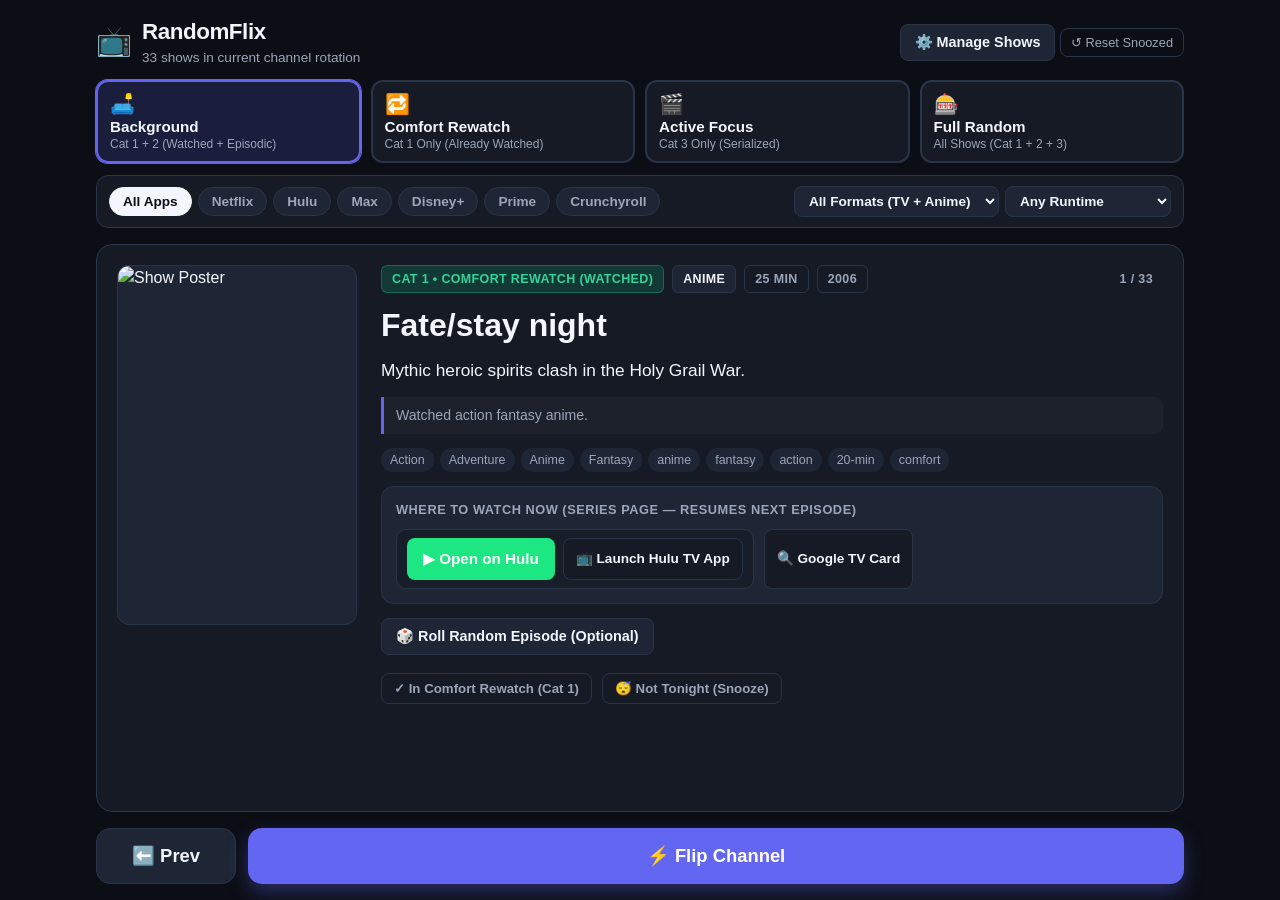
==== docs/index.html @ 22d0bbd9 "feat: RandomFlix 2.0 couch channel surfer PWA and auto-enrichment pipeline" ====
<!DOCTYPE html>
<html lang="en">
<head>
  <meta charset="UTF-8" />
  <meta name="viewport" content="width=device-width, initial-scale=1.0, maximum-scale=1.0, user-scalable=no" />
  <meta name="theme-color" content="#0b0e14" />
  <meta name="apple-mobile-web-app-capable" content="yes" />
  <meta name="apple-mobile-web-app-status-bar-style" content="black-translucent" />
  <title>RandomFlix — Couch Channel Surfer</title>
  <link rel="manifest" href="manifest.json" />
  <link rel="stylesheet" href="styles.css" />
</head>
<body>
  <div class="app-shell">
    <!-- Top Header & Mode Switcher -->
    <header class="top-bar">
      <div class="brand-row">
        <div class="brand">
          <span class="brand-icon">📺</span>
          <div>
            <h1>RandomFlix</h1>
            <p class="subtitle" id="pool-status">Loading rotation...</p>
          </div>
        </div>
        <div class="header-actions">
          <button id="btn-open-manager" class="secondary-btn" title="Add, remove, or change categories of shows">
            ⚙️ Manage Shows
          </button>
          <button id="btn-reset-snooze" class="ghost-btn" title="Restore snoozed shows">
            ↺ Reset Snoozed
          </button>
        </div>
      </div>

      <!-- 4 Watch Modes (Faithful to original VideoLibrary) -->
      <div class="mode-grid" role="tablist" aria-label="Watch Mode">
        <button class="mode-btn active" data-mode="2" role="tab">
          <span class="mode-emoji">🛋️</span>
          <span class="mode-title">Background</span>
          <span class="mode-desc">Cat 1 + 2 (Watched + Episodic)</span>
        </button>
        <button class="mode-btn" data-mode="1" role="tab">
          <span class="mode-emoji">🔁</span>
          <span class="mode-title">Comfort Rewatch</span>
          <span class="mode-desc">Cat 1 Only (Already Watched)</span>
        </button>
        <button class="mode-btn" data-mode="3" role="tab">
          <span class="mode-emoji">🎬</span>
          <span class="mode-title">Active Focus</span>
          <span class="mode-desc">Cat 3 Only (Serialized)</span>
        </button>
        <button class="mode-btn" data-mode="4" role="tab">
          <span class="mode-emoji">🎰</span>
          <span class="mode-title">Full Random</span>
          <span class="mode-desc">All Shows (Cat 1 + 2 + 3)</span>
        </button>
      </div>

      <!-- Filter Pills (Streaming Service, Format, Runtime) -->
      <div class="filters-bar">
        <div class="filter-group" id="service-filters" aria-label="Streaming Service Filter">
          <button class="chip active" data-service="all">All Apps</button>
          <button class="chip" data-service="netflix">Netflix</button>
          <button class="chip" data-service="hulu">Hulu</button>
          <button class="chip" data-service="max">Max</button>
          <button class="chip" data-service="disney_plus">Disney+</button>
          <button class="chip" data-service="prime_video">Prime</button>
          <button class="chip" data-service="crunchyroll">Crunchyroll</button>
        </div>
        <div class="filter-group secondary-filters">
          <select id="filter-type" class="filter-select" aria-label="Media Format">
            <option value="all">All Formats (TV + Anime)</option>
            <option value="tv">Live-Action / Western TV</option>
            <option value="anime">Anime Only</option>
          </select>
          <select id="filter-runtime" class="filter-select" aria-label="Episode Runtime">
            <option value="all">Any Runtime</option>
            <option value="short">Quick (≤ 30 min)</option>
            <option value="long">Full Hour (40+ min)</option>
          </select>
        </div>
      </div>
    </header>

    <!-- Main Show Card -->
    <main class="stage">
      <article class="show-card" id="show-card">
        <div class="poster-col">
          <img id="show-poster" src="" alt="Show Poster" class="poster-img" />
          <div id="poster-fallback" class="poster-fallback">📺</div>
        </div>

        <div class="details-col">
          <div class="meta-badges">
            <span id="badge-category" class="badge badge-cat">Category</span>
            <span id="badge-type" class="badge badge-type">TV</span>
            <span id="badge-runtime" class="badge badge-meta">30m</span>
            <span id="badge-year" class="badge badge-meta">2020</span>
            <span id="badge-deck-pos" class="badge badge-deck">1 / 10</span>
          </div>

          <h2 id="show-title" class="show-title">Select a show</h2>
          <p id="show-vibe" class="show-vibe"></p>
          <p id="show-reason" class="show-reason"></p>

          <div id="show-tags" class="tags-row"></div>

          <!-- Streaming Service Deep Links (Both Android TV Intent & Standard Web Link) -->
          <div class="streaming-section">
            <h3 class="section-label">Where to Watch Now (Series Page — Resumes Next Episode)</h3>
            <div id="providers-list" class="providers-list"></div>
          </div>

          <!-- Strictly Opt-In Random Episode Roller -->
          <div class="random-ep-section">
            <div class="random-ep-controls">
              <button id="btn-roll-episode" class="secondary-btn">
                🎲 Roll Random Episode (Optional)
              </button>
              <button id="btn-hide-episode" class="ghost-btn hidden">
                ✕ Hide
              </button>
            </div>
            <div id="random-ep-box" class="random-ep-box hidden">
              <div class="random-ep-header">
                <span class="ep-label">Suggested Random Episode:</span>
                <strong id="random-ep-text" class="ep-text">S01E01</strong>
              </div>
              <div id="random-ep-links" class="providers-list random-ep-links"></div>
            </div>
          </div>

          <!-- Quick Couch Actions -->
          <div class="couch-actions">
            <button id="btn-promote-watched" class="action-pill" title="Move this show to Category 1 (Watched)">
              ✅ Move to Watched (Cat 1)
            </button>
            <button id="btn-snooze" class="action-pill" title="Hide this show for the rest of tonight">
              😴 Not Tonight (Snooze)
            </button>
          </div>
        </div>
      </article>
    </main>

    <!-- Bottom Channel Flip Controls (Thumb & TV Mouse Friendly) -->
    <footer class="bottom-controls">
      <button id="btn-prev" class="nav-btn prev-btn" title="Previous Show (Left Arrow)">
        ⬅️ Prev
      </button>
      <button id="btn-flip" class="nav-btn flip-btn" title="Flip Channel (Space or Right Arrow)">
        ⚡ Flip Channel
      </button>
    </footer>

    <!-- Manage / Edit Shows Modal Drawer -->
    <div id="manager-modal" class="modal-backdrop hidden" role="dialog" aria-modal="true" aria-labelledby="manager-title">
      <div class="modal-panel">
        <div class="modal-header">
          <h2 id="manager-title">⚙️ Manage Show Rotation</h2>
          <button id="btn-close-manager" class="ghost-btn">✕ Close</button>
        </div>

        <form id="form-add-show" class="add-show-form">
          <input type="text" id="input-show-title" class="text-input" placeholder="Add show or anime title (e.g., Bob's Burgers, Psych)..." required />
          <select id="input-show-category" class="filter-select">
            <option value="1">Cat 1 • Watched (Comfort Rewatch)</option>
            <option value="2">Cat 2 • Background (Episodic)</option>
            <option value="3">Cat 3 • Active (Serialized)</option>
          </select>
          <select id="input-show-type" class="filter-select">
            <option value="tv">TV Series</option>
            <option value="anime">Anime</option>
          </select>
          <button type="submit" class="provider-btn">➕ Add Show</button>
        </form>
        <p class="subtitle">
          Use <strong>💾 Save &amp; Enrich Locally</strong> when running on your Mac (writes <code>data/shows_source.json</code> &amp; runs <code>enrich_catalog.py</code> directly), or <strong>☁️ Save &amp; Sync to GitHub</strong> when editing from your phone on GitHub Pages.
        </p>

        <div class="manager-toolbar">
          <input type="search" id="manager-search" class="text-input" placeholder="Filter current list..." />
          <button id="btn-save-local" class="provider-btn" title="Write data/shows_source.json to disk and run enrich_catalog.py locally">
            💾 Save &amp; Enrich Locally
          </button>
          <button id="btn-sync-github" class="provider-btn sync-btn" title="Commit shows_source.json to GitHub and trigger auto-enrichment">
            ☁️ Save &amp; Sync to GitHub
          </button>
          <button id="btn-toggle-gh-config" class="secondary-btn" title="Configure GitHub Personal Access Token for 1-tap cloud sync">
            🔑 GitHub Token
          </button>
          <button id="btn-export-json" class="secondary-btn" title="Copy updated shows_source.json to clipboard">
            📋 Copy JSON
          </button>
        </div>

        <!-- Collapsible GitHub Cloud Sync Settings Panel -->
        <div id="gh-config-panel" class="gh-config-panel hidden">
          <div class="gh-config-header">
            <strong>☁️ GitHub Cloud Sync Settings (Stored Only on This Device)</strong>
            <a href="https://github.com/settings/personal-access-tokens/new" target="_blank" rel="noopener noreferrer" class="gh-help-link">
              ↗ Create Fine-Grained Token (Repo: bmercado-1/randomflix → Contents: Read &amp; Write)
            </a>
          </div>
          <div class="gh-config-inputs">
            <input type="text" id="input-gh-repo" class="text-input" value="bmercado-1/randomflix" placeholder="owner/repo (e.g. bmercado-1/randomflix)" />
            <input type="password" id="input-gh-token" class="text-input" placeholder="Paste GitHub Token (github_pat_... or ghp_...)" autocomplete="off" />
            <button type="button" id="btn-save-gh-config" class="secondary-btn">💾 Save Token</button>
            <button type="button" id="btn-clear-gh-config" class="ghost-btn">Clear</button>
          </div>
        </div>

        <!-- Live Sync Status Banner -->
        <div id="gh-sync-status" class="gh-sync-status hidden"></div>

        <div id="manager-list" class="manager-list"></div>
      </div>
    </div>
  </div>

  <script src="app.js"></script>
</body>
</html>
---- docs/styles.css ----
:root {
  --bg: #0b0e14;
  --surface: #151a24;
  --surface-elevated: #1e2636;
  --border: #2a3447;
  --text: #f3f6fc;
  --text-muted: #9ba6b8;
  --accent: #6366f1;
  --accent-hover: #818cf8;
  --cat1: #10b981;
  --cat2: #3b82f6;
  --cat3: #f59e0b;
}

* {
  box-sizing: border-box;
  margin: 0;
  padding: 0;
}

body {
  background-color: var(--bg);
  color: var(--text);
  font-family: -apple-system, BlinkMacSystemFont, "Segoe UI", Roboto, Helvetica, Arial, sans-serif;
  line-height: 1.45;
  min-height: 100vh;
}

.app-shell {
  max-width: 1120px;
  margin: 0 auto;
  padding: 16px;
  display: flex;
  flex-direction: column;
  gap: 16px;
  min-height: 100vh;
}

/* Header & Modes */
.top-bar {
  display: flex;
  flex-direction: column;
  gap: 12px;
}

.brand-row {
  display: flex;
  justify-content: space-between;
  align-items: center;
}

.brand {
  display: flex;
  align-items: center;
  gap: 10px;
}

.brand-icon {
  font-size: 1.8rem;
}

.brand h1 {
  font-size: 1.4rem;
  font-weight: 800;
  letter-spacing: -0.02em;
}

.subtitle {
  font-size: 0.85rem;
  color: var(--text-muted);
}

.mode-grid {
  display: grid;
  grid-template-columns: repeat(4, 1fr);
  gap: 10px;
}

.mode-btn {
  background: var(--surface);
  border: 2px solid var(--border);
  border-radius: 12px;
  color: var(--text);
  padding: 10px 12px;
  text-align: left;
  cursor: pointer;
  display: flex;
  flex-direction: column;
  gap: 2px;
  transition: all 0.15s ease;
}

.mode-btn:hover {
  border-color: var(--accent-hover);
  background: var(--surface-elevated);
}

.mode-btn.active {
  border-color: var(--accent);
  background: rgba(99, 102, 241, 0.18);
  box-shadow: 0 0 0 1px var(--accent);
}

.mode-emoji {
  font-size: 1.25rem;
}

.mode-title {
  font-weight: 700;
  font-size: 0.95rem;
}

.mode-desc {
  font-size: 0.75rem;
  color: var(--text-muted);
}

/* Filters Bar */
.filters-bar {
  display: flex;
  flex-wrap: wrap;
  gap: 10px;
  align-items: center;
  justify-content: space-between;
  background: var(--surface);
  padding: 10px 12px;
  border-radius: 12px;
  border: 1px solid var(--border);
}

.filter-group {
  display: flex;
  flex-wrap: wrap;
  gap: 6px;
}

.chip {
  background: var(--surface-elevated);
  color: var(--text-muted);
  border: 1px solid var(--border);
  border-radius: 999px;
  padding: 6px 13px;
  font-size: 0.85rem;
  font-weight: 600;
  cursor: pointer;
}

.chip:hover {
  color: var(--text);
}

.chip.active {
  background: var(--text);
  color: var(--bg);
  border-color: var(--text);
}

.filter-select {
  background: var(--surface-elevated);
  color: var(--text);
  border: 1px solid var(--border);
  border-radius: 8px;
  padding: 6px 10px;
  font-size: 0.85rem;
  font-weight: 600;
  cursor: pointer;
}

/* Main Show Card */
.stage {
  flex: 1;
  display: flex;
  align-items: stretch;
}

.show-card {
  width: 100%;
  background: var(--surface);
  border: 1px solid var(--border);
  border-radius: 16px;
  padding: 20px;
  display: grid;
  grid-template-columns: 240px 1fr;
  gap: 24px;
  align-items: start;
}

.poster-col {
  width: 100%;
  aspect-ratio: 2 / 3;
  border-radius: 12px;
  overflow: hidden;
  background: var(--surface-elevated);
  border: 1px solid var(--border);
  position: relative;
}

.poster-img {
  width: 100%;
  height: 100%;
  object-fit: cover;
  display: block;
}

.poster-fallback {
  display: none;
  width: 100%;
  height: 100%;
  align-items: center;
  justify-content: center;
  font-size: 3.5rem;
}

.details-col {
  display: flex;
  flex-direction: column;
  gap: 14px;
}

.meta-badges {
  display: flex;
  flex-wrap: wrap;
  gap: 8px;
  align-items: center;
}

.badge {
  font-size: 0.78rem;
  font-weight: 700;
  padding: 4px 10px;
  border-radius: 6px;
  text-transform: uppercase;
  letter-spacing: 0.03em;
}

.badge-cat.cat-1 {
  background: rgba(16, 185, 129, 0.2);
  color: #34d399;
  border: 1px solid rgba(16, 185, 129, 0.4);
}

.badge-cat.cat-2 {
  background: rgba(59, 130, 246, 0.2);
  color: #60a5fa;
  border: 1px solid rgba(59, 130, 246, 0.4);
}

.badge-cat.cat-3 {
  background: rgba(245, 158, 11, 0.2);
  color: #fbbf24;
  border: 1px solid rgba(245, 158, 11, 0.4);
}

.badge-type {
  background: var(--surface-elevated);
  color: var(--text);
  border: 1px solid var(--border);
}

.badge-meta {
  background: transparent;
  color: var(--text-muted);
  border: 1px solid var(--border);
}

.badge-deck {
  margin-left: auto;
  color: var(--text-muted);
}

.show-title {
  font-size: 2rem;
  font-weight: 800;
  line-height: 1.15;
}

.show-vibe {
  font-size: 1.08rem;
  color: var(--text);
}

.show-reason {
  font-size: 0.88rem;
  color: var(--text-muted);
  background: rgba(255, 255, 255, 0.03);
  border-left: 3px solid var(--accent);
  padding: 8px 12px;
  border-radius: 0 8px 8px 0;
}

.tags-row {
  display: flex;
  flex-wrap: wrap;
  gap: 6px;
}

.tag-pill {
  font-size: 0.78rem;
  color: var(--text-muted);
  background: var(--surface-elevated);
  padding: 3px 9px;
  border-radius: 99px;
}

/* Streaming Launch Buttons */
.streaming-section {
  background: var(--surface-elevated);
  border: 1px solid var(--border);
  border-radius: 12px;
  padding: 14px;
  display: flex;
  flex-direction: column;
  gap: 10px;
}

.section-label {
  font-size: 0.8rem;
  text-transform: uppercase;
  letter-spacing: 0.04em;
  color: var(--text-muted);
}

.providers-list {
  display: flex;
  flex-wrap: wrap;
  gap: 10px;
}

.provider-card {
  display: flex;
  flex-wrap: wrap;
  gap: 8px;
  align-items: center;
  background: rgba(0, 0, 0, 0.25);
  border: 1px solid var(--border);
  padding: 8px 10px;
  border-radius: 10px;
}

.provider-btn {
  display: inline-flex;
  align-items: center;
  gap: 8px;
  text-decoration: none;
  font-weight: 700;
  font-size: 0.95rem;
  padding: 10px 16px;
  border-radius: 8px;
  color: #ffffff;
  background: var(--accent);
  transition: transform 0.1s ease, opacity 0.15s ease;
}

.provider-btn:hover {
  opacity: 0.92;
  transform: translateY(-1px);
}

.provider-btn.secondary-link {
  background: var(--surface);
  color: var(--text);
  border: 1px solid var(--border);
  font-size: 0.85rem;
  padding: 10px 12px;
}

/* Opt-in Random Episode Roller */
.random-ep-section {
  display: flex;
  flex-direction: column;
  gap: 8px;
}

.random-ep-controls {
  display: flex;
  gap: 8px;
  align-items: center;
}

.secondary-btn {
  background: var(--surface-elevated);
  color: var(--text);
  border: 1px solid var(--border);
  border-radius: 8px;
  padding: 9px 14px;
  font-size: 0.9rem;
  font-weight: 600;
  cursor: pointer;
}

.secondary-btn:hover {
  border-color: var(--accent);
}

.random-ep-box {
  background: rgba(99, 102, 241, 0.14);
  border: 1px solid var(--accent);
  border-radius: 10px;
  padding: 12px 14px;
  display: flex;
  flex-direction: column;
  gap: 10px;
}

.random-ep-header {
  display: flex;
  flex-wrap: wrap;
  gap: 8px;
  align-items: center;
}

.random-ep-links {
  padding-top: 2px;
}

.ep-label {
  font-size: 0.85rem;
  color: var(--text-muted);
}

.ep-text {
  font-size: 1rem;
  color: #ffffff;
}

/* Couch Actions */
.couch-actions {
  display: flex;
  flex-wrap: wrap;
  gap: 10px;
  padding-top: 4px;
}

.action-pill {
  background: transparent;
  color: var(--text-muted);
  border: 1px solid var(--border);
  border-radius: 8px;
  padding: 7px 12px;
  font-size: 0.83rem;
  font-weight: 600;
  cursor: pointer;
}

.action-pill:hover {
  color: var(--text);
  border-color: var(--text-muted);
}

.ghost-btn {
  background: transparent;
  color: var(--text-muted);
  border: 1px solid var(--border);
  border-radius: 8px;
  padding: 6px 10px;
  font-size: 0.8rem;
  cursor: pointer;
}

.hidden {
  display: none !important;
}

/* Bottom Channel Flip Bar */
.bottom-controls {
  display: grid;
  grid-template-columns: 140px 1fr;
  gap: 12px;
  position: sticky;
  bottom: 12px;
}

.nav-btn {
  border: none;
  border-radius: 14px;
  font-size: 1.15rem;
  font-weight: 800;
  padding: 16px 20px;
  cursor: pointer;
  transition: transform 0.1s ease, background 0.15s ease;
}

.prev-btn {
  background: var(--surface-elevated);
  color: var(--text);
  border: 1px solid var(--border);
}

.flip-btn {
  background: var(--accent);
  color: #ffffff;
  box-shadow: 0 8px 20px rgba(99, 102, 241, 0.35);
}

.flip-btn:hover {
  background: var(--accent-hover);
}

.nav-btn:active {
  transform: scale(0.98);
}

/* Manage Shows Modal */
.modal-backdrop {
  position: fixed;
  inset: 0;
  background: rgba(5, 7, 12, 0.82);
  backdrop-filter: blur(6px);
  display: flex;
  align-items: center;
  justify-content: center;
  padding: 16px;
  z-index: 100;
}

.modal-panel {
  background: var(--surface);
  border: 1px solid var(--border);
  border-radius: 16px;
  width: 100%;
  max-width: 820px;
  max-height: 88vh;
  padding: 20px;
  display: flex;
  flex-direction: column;
  gap: 14px;
}

.modal-header {
  display: flex;
  justify-content: space-between;
  align-items: center;
}

.add-show-form {
  display: flex;
  flex-wrap: wrap;
  gap: 8px;
}

.text-input {
  flex: 1;
  min-width: 200px;
  background: var(--surface-elevated);
  color: var(--text);
  border: 1px solid var(--border);
  border-radius: 8px;
  padding: 9px 12px;
  font-size: 0.9rem;
}

.manager-toolbar {
  display: flex;
  flex-wrap: wrap;
  gap: 8px;
  align-items: center;
}

.sync-btn {
  border: none;
  cursor: pointer;
  background: #10b981;
  font-size: 0.9rem;
  padding: 9px 14px;
}

.gh-config-panel {
  background: var(--surface-elevated);
  border: 1px solid var(--border);
  border-radius: 10px;
  padding: 12px 14px;
  display: flex;
  flex-direction: column;
  gap: 10px;
}

.gh-config-header {
  display: flex;
  flex-wrap: wrap;
  justify-content: space-between;
  align-items: center;
  gap: 8px;
  font-size: 0.85rem;
}

.gh-help-link {
  color: var(--accent-hover);
  text-decoration: none;
  font-weight: 600;
}

.gh-help-link:hover {
  text-decoration: underline;
}

.gh-config-inputs {
  display: flex;
  flex-wrap: wrap;
  gap: 8px;
  align-items: center;
}

.gh-sync-status {
  background: rgba(16, 185, 129, 0.14);
  border: 1px solid rgba(16, 185, 129, 0.45);
  color: var(--text);
  border-radius: 10px;
  padding: 10px 14px;
  font-size: 0.88rem;
  display: flex;
  flex-wrap: wrap;
  justify-content: space-between;
  align-items: center;
  gap: 10px;
}

.gh-sync-status.error {
  background: rgba(239, 68, 68, 0.15);
  border-color: rgba(239, 68, 68, 0.5);
}

.manager-list {
  overflow-y: auto;
  display: flex;
  flex-direction: column;
  gap: 8px;
  padding-right: 4px;
}

.manager-row {
  display: flex;
  flex-wrap: wrap;
  justify-content: space-between;
  align-items: center;
  gap: 10px;
  background: var(--surface-elevated);
  border: 1px solid var(--border);
  border-radius: 10px;
  padding: 10px 12px;
}

.manager-row-title {
  font-weight: 700;
  font-size: 0.95rem;
}

.manager-row-actions {
  display: flex;
  gap: 8px;
  align-items: center;
}

/* Mobile Responsive Portrait Layout */
@media (max-width: 768px) {
  .mode-grid {
    grid-template-columns: repeat(2, 1fr);
  }

  .show-card {
    grid-template-columns: 1fr;
    padding: 16px;
  }

  .poster-col {
    max-width: 180px;
    margin: 0 auto;
  }

  .show-title {
    font-size: 1.55rem;
  }
}
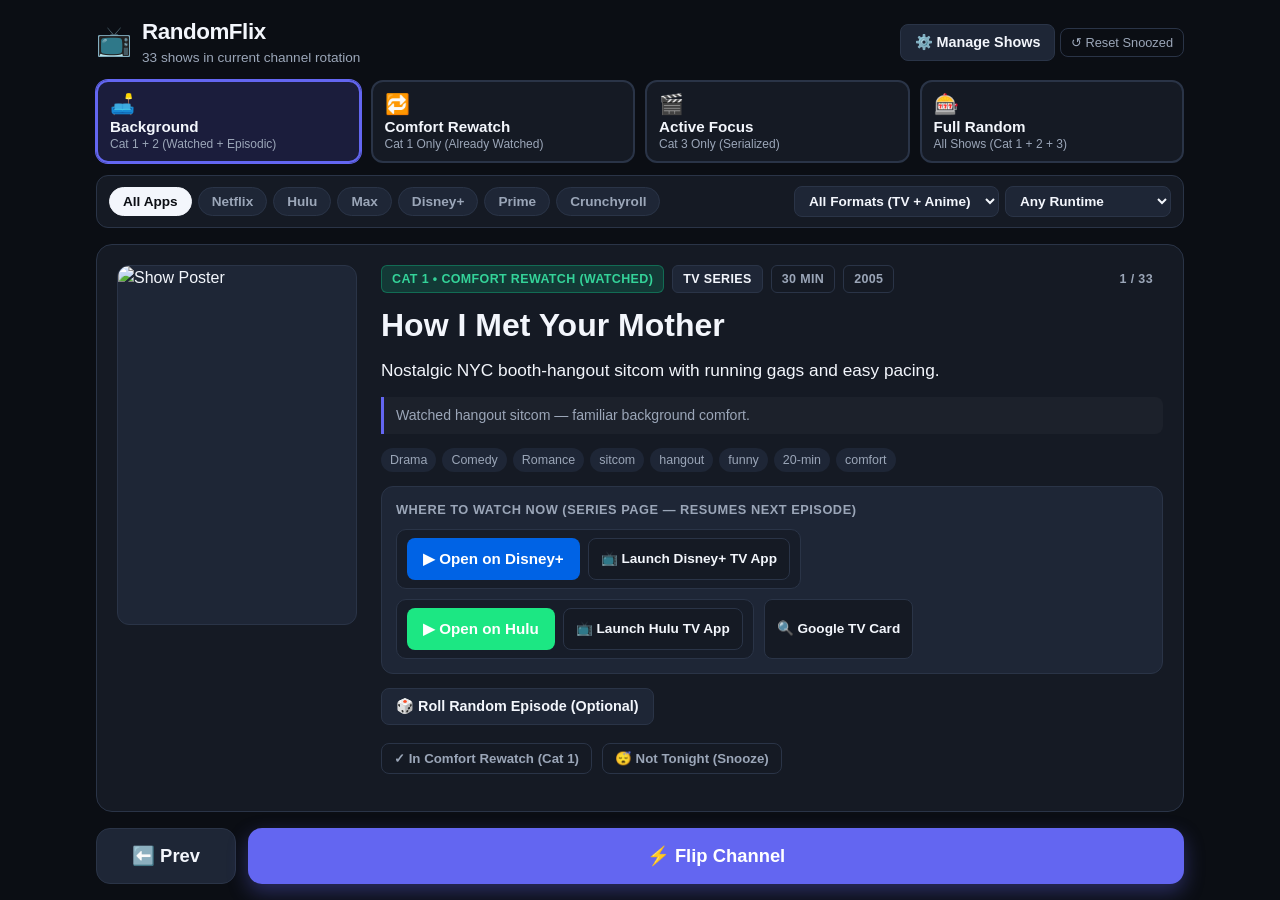
==== commit 0f593513: "fix: Netflix S.source=30 TV intent, Hulu-on-Disney+ links, and GitHub PAT verification" ====
--- a/docs/index.html
+++ b/docs/index.html
@@ -198,14 +198,19 @@
         <div id="gh-config-panel" class="gh-config-panel hidden">
           <div class="gh-config-header">
             <strong>☁️ GitHub Cloud Sync Settings (Stored Only on This Device)</strong>
-            <a href="https://github.com/settings/personal-access-tokens/new" target="_blank" rel="noopener noreferrer" class="gh-help-link">
-              ↗ Create Fine-Grained Token (Repo: bmercado-1/randomflix → Contents: Read &amp; Write)
-            </a>
+            <div style="display:flex;flex-wrap:wrap;gap:12px;">
+              <a href="https://github.com/settings/tokens/new?description=RandomFlix+Sync&amp;scopes=public_repo" target="_blank" rel="noopener noreferrer" class="gh-help-link">
+                ⚡ 1-Click Pre-Filled Token (Recommended — public_repo pre-checked)
+              </a>
+              <a href="https://github.com/settings/personal-access-tokens/new" target="_blank" rel="noopener noreferrer" class="gh-help-link">
+                ↗ Or Fine-Grained Token (Select repo → Permissions → Contents: Read &amp; Write)
+              </a>
+            </div>
           </div>
           <div class="gh-config-inputs">
             <input type="text" id="input-gh-repo" class="text-input" value="bmercado-1/randomflix" placeholder="owner/repo (e.g. bmercado-1/randomflix)" />
-            <input type="password" id="input-gh-token" class="text-input" placeholder="Paste GitHub Token (github_pat_... or ghp_...)" autocomplete="off" />
-            <button type="button" id="btn-save-gh-config" class="secondary-btn">💾 Save Token</button>
+            <input type="password" id="input-gh-token" class="text-input" placeholder="Paste GitHub Token (ghp_... or github_pat_...)" autocomplete="off" />
+            <button type="button" id="btn-save-gh-config" class="secondary-btn">💾 Save &amp; Verify Token</button>
             <button type="button" id="btn-clear-gh-config" class="ghost-btn">Clear</button>
           </div>
         </div>
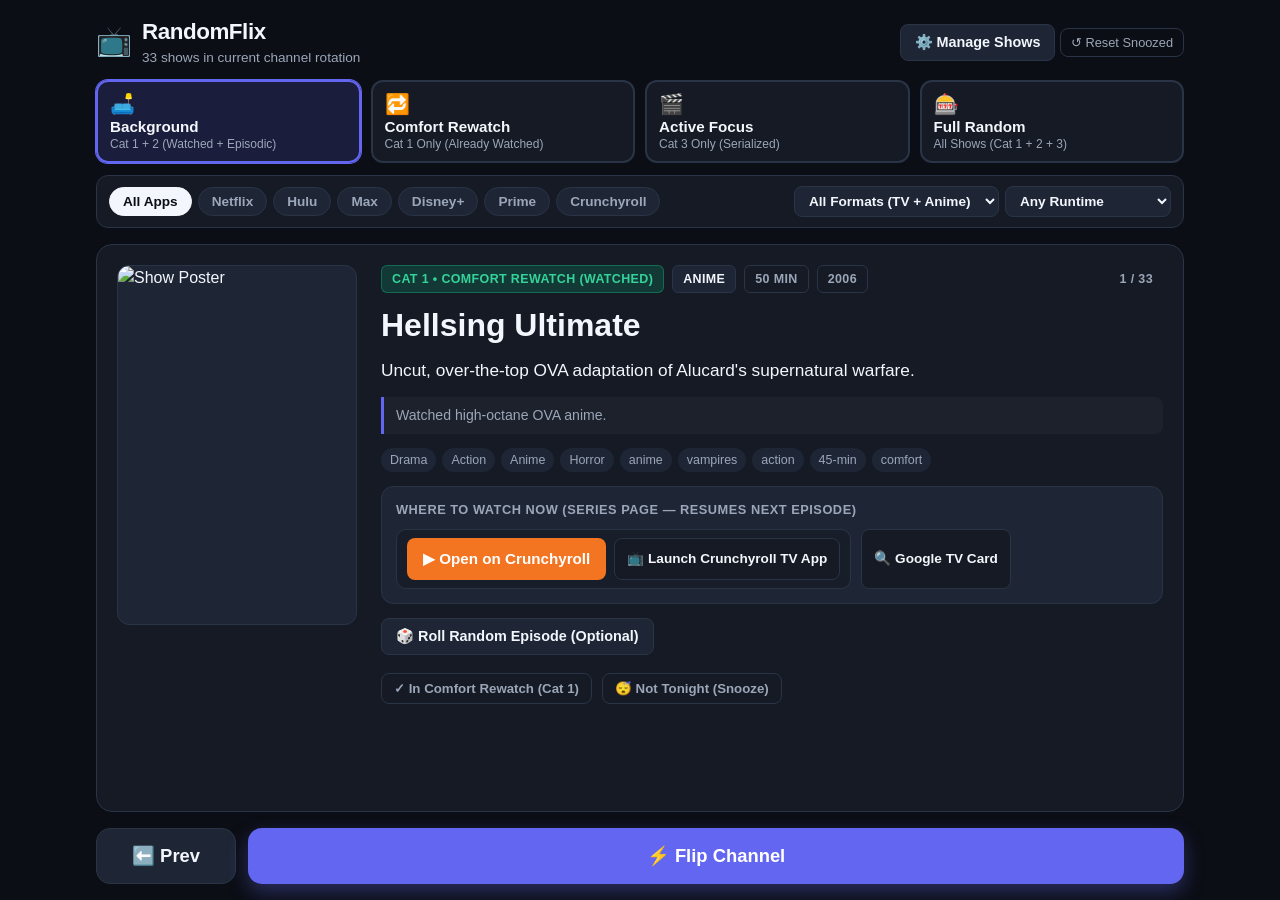
==== commit b3286b65: "feat(manager): add Discard Unsaved button and per-change Undo pills" ====
--- a/docs/index.html
+++ b/docs/index.html
@@ -186,6 +186,9 @@
           <button id="btn-sync-github" class="provider-btn sync-btn" title="Commit shows_source.json to GitHub and trigger auto-enrichment">
             ☁️ Save &amp; Sync to GitHub
           </button>
+          <button id="btn-discard-changes" class="secondary-btn discard-btn hidden" title="Discard all unsaved additions, removals, and category edits">
+            ↺ Discard Unsaved
+          </button>
           <button id="btn-toggle-gh-config" class="secondary-btn" title="Configure GitHub Personal Access Token for 1-tap cloud sync">
             🔑 GitHub Token
           </button>
@@ -193,6 +196,9 @@
             📋 Copy JSON
           </button>
         </div>
+
+        <!-- Pending Unsaved Changes Bar (Individual Undo or Discard All) -->
+        <div id="pending-changes-box" class="pending-changes-box hidden"></div>
 
         <!-- Collapsible GitHub Cloud Sync Settings Panel -->
         <div id="gh-config-panel" class="gh-config-panel hidden">
--- a/docs/styles.css
+++ b/docs/styles.css
@@ -564,6 +564,52 @@
   padding: 9px 14px;
 }
 
+.discard-btn {
+  border-color: rgba(245, 158, 11, 0.55);
+  color: #fbbf24;
+}
+
+.discard-btn:hover {
+  border-color: #fbbf24;
+  background: rgba(245, 158, 11, 0.14);
+}
+
+.pending-changes-box {
+  background: rgba(245, 158, 11, 0.1);
+  border: 1px solid rgba(245, 158, 11, 0.4);
+  border-radius: 10px;
+  padding: 10px 12px;
+  display: flex;
+  flex-wrap: wrap;
+  align-items: center;
+  gap: 8px;
+  font-size: 0.84rem;
+}
+
+.pending-pill {
+  display: inline-flex;
+  align-items: center;
+  gap: 6px;
+  background: var(--surface-elevated);
+  border: 1px solid var(--border);
+  border-radius: 999px;
+  padding: 4px 10px;
+  font-size: 0.8rem;
+}
+
+.pending-undo-btn {
+  background: transparent;
+  border: none;
+  color: var(--accent-hover);
+  font-weight: 700;
+  cursor: pointer;
+  padding: 0 2px;
+}
+
+.pending-undo-btn:hover {
+  text-decoration: underline;
+}
+
 .gh-config-panel {
   background: var(--surface-elevated);
   border: 1px solid var(--border);
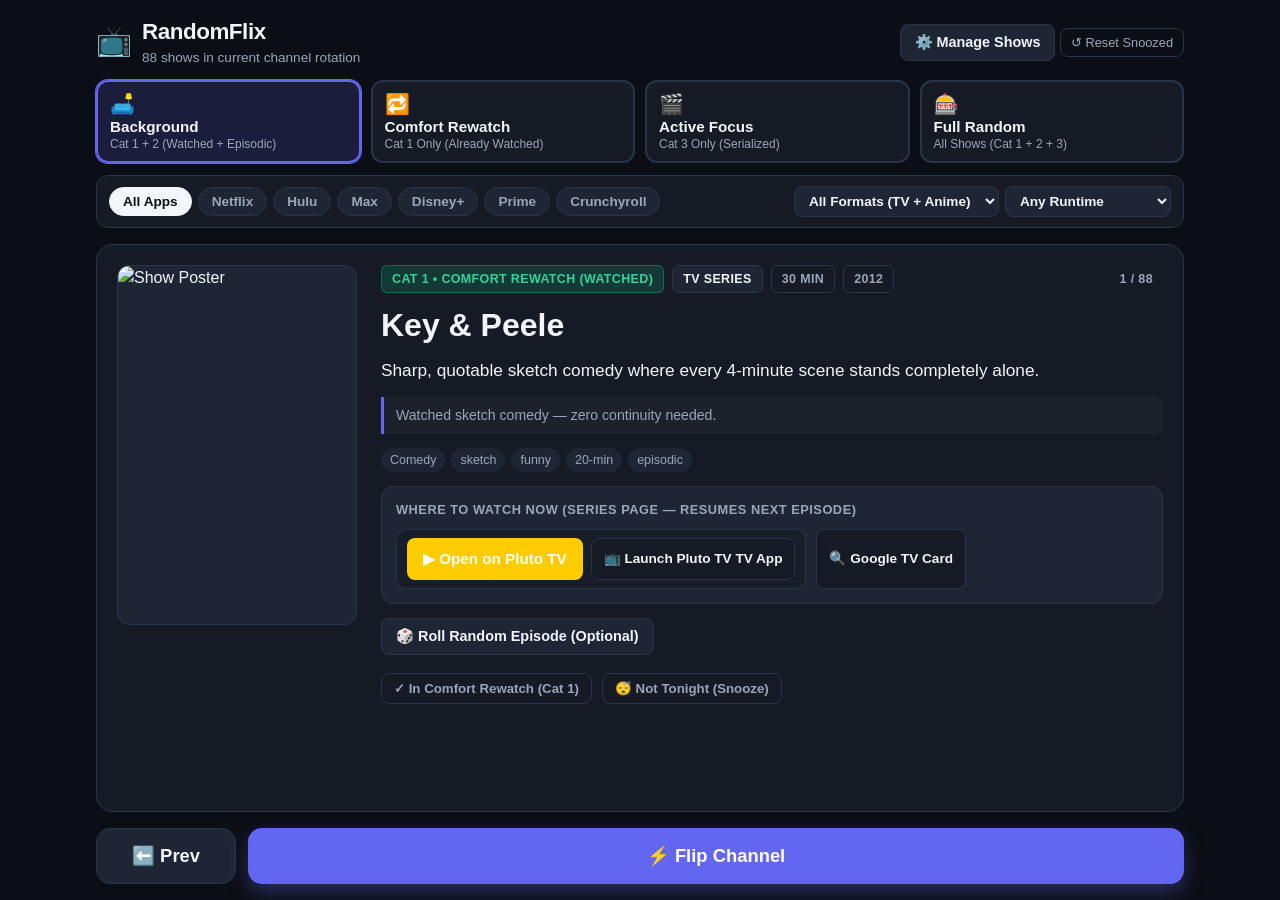
==== commit 81a34328: "feat(catalog): add 70 Category 1 watched anime shows and persist format filter" ====
--- a/docs/index.html
+++ b/docs/index.html
@@ -70,8 +70,8 @@
         <div class="filter-group secondary-filters">
           <select id="filter-type" class="filter-select" aria-label="Media Format">
             <option value="all">All Formats (TV + Anime)</option>
-            <option value="tv">Live-Action / Western TV</option>
-            <option value="anime">Anime Only</option>
+            <option value="tv">📺 TV Only (Hide Anime)</option>
+            <option value="anime">🎌 Anime Only</option>
           </select>
           <select id="filter-runtime" class="filter-select" aria-label="Episode Runtime">
             <option value="all">Any Runtime</option>
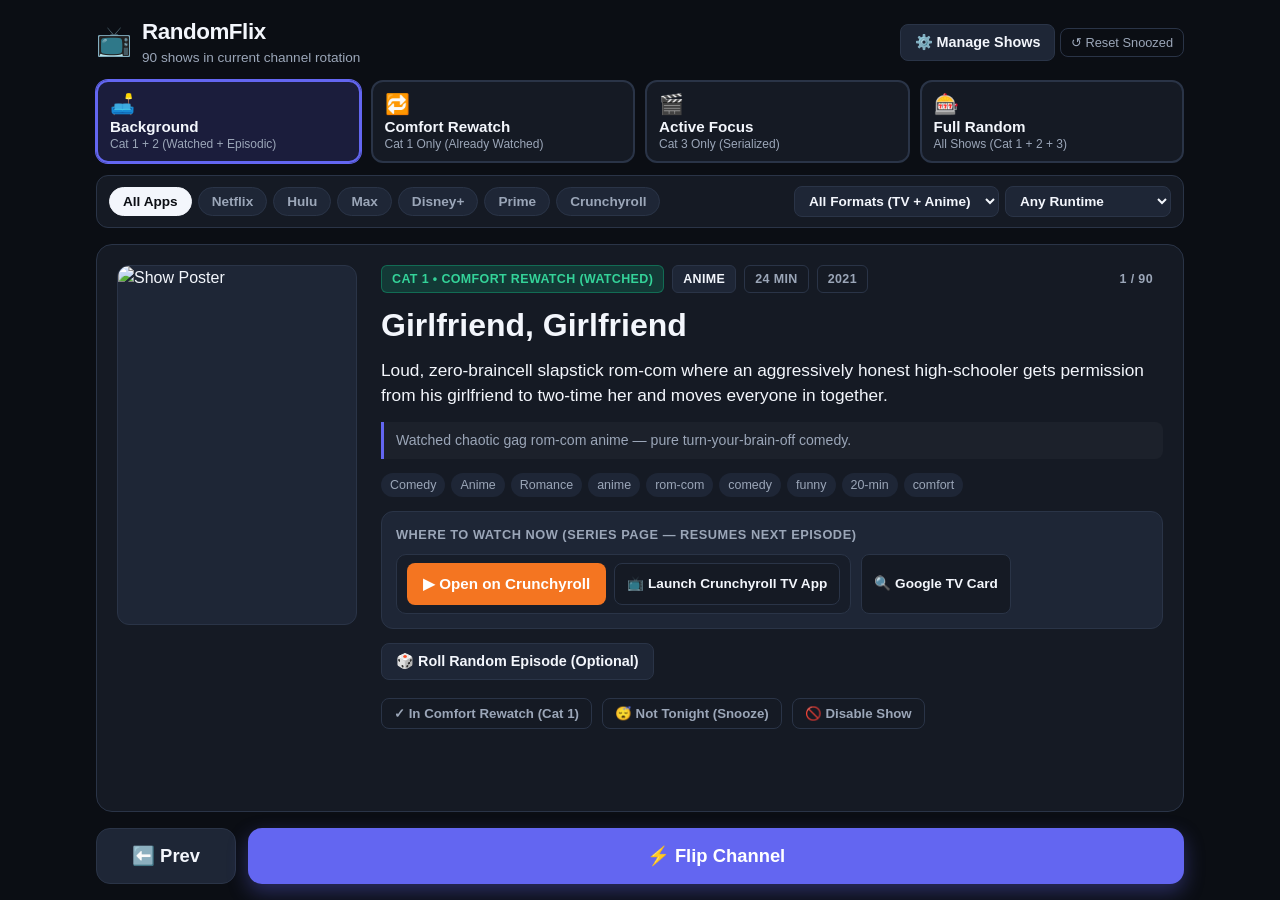
==== commit d752fc79: "feat(ui): add Disable show toggle and direct show page links in Manage Shows" ====
--- a/docs/index.html
+++ b/docs/index.html
@@ -138,6 +138,9 @@
             <button id="btn-snooze" class="action-pill" title="Hide this show for the rest of tonight">
               😴 Not Tonight (Snooze)
             </button>
+            <button id="btn-disable-current" class="action-pill" title="Keep on list, but exclude from the active channel rotation">
+              🚫 Disable Show
+            </button>
           </div>
         </div>
       </article>
@@ -180,6 +183,11 @@
 
         <div class="manager-toolbar">
           <input type="search" id="manager-search" class="text-input" placeholder="Filter current list..." />
+          <select id="manager-status-filter" class="filter-select" aria-label="Show Status Filter">
+            <option value="all">All Shows</option>
+            <option value="active">Active in DB</option>
+            <option value="disabled">Disabled Only</option>
+          </select>
           <button id="btn-save-local" class="provider-btn" title="Write data/shows_source.json to disk and run enrich_catalog.py locally">
             💾 Save &amp; Enrich Locally
           </button>
--- a/docs/styles.css
+++ b/docs/styles.css
@@ -683,17 +683,86 @@
   border: 1px solid var(--border);
   border-radius: 10px;
   padding: 10px 12px;
+  transition: opacity 0.15s ease, border-color 0.15s ease;
+}
+
+.manager-row.is-disabled {
+  opacity: 0.62;
+  background: rgba(21, 26, 36, 0.7);
+  border-style: dashed;
 }
 
 .manager-row-title {
   font-weight: 700;
   font-size: 0.95rem;
+  display: flex;
+  align-items: center;
+  gap: 8px;
+}
+
+.manager-title-link {
+  color: var(--text);
+  text-decoration: none;
+  cursor: pointer;
+  transition: color 0.15s ease;
+}
+
+.manager-title-link:hover,
+.manager-title-link:focus-visible {
+  color: var(--accent-hover);
+  text-decoration: underline;
+}
+
+.disabled-badge {
+  font-size: 0.68rem;
+  font-weight: 700;
+  text-transform: uppercase;
+  letter-spacing: 0.04em;
+  padding: 2px 7px;
+  border-radius: 999px;
+  background: rgba(239, 68, 68, 0.18);
+  color: #f87171;
+  border: 1px solid rgba(239, 68, 68, 0.4);
 }
 
 .manager-row-actions {
   display: flex;
-  gap: 8px;
-  align-items: center;
+  flex-wrap: wrap;
+  gap: 8px;
+  align-items: center;
+}
+
+.disable-toggle {
+  display: inline-flex;
+  align-items: center;
+  gap: 6px;
+  background: var(--surface);
+  border: 1px solid var(--border);
+  border-radius: 8px;
+  padding: 6px 10px;
+  font-size: 0.82rem;
+  font-weight: 600;
+  color: var(--text-muted);
+  cursor: pointer;
+  user-select: none;
+}
+
+.disable-toggle:hover {
+  color: var(--text);
+  border-color: var(--text-muted);
+}
+
+.disable-toggle.checked {
+  background: rgba(239, 68, 68, 0.15);
+  border-color: rgba(239, 68, 68, 0.5);
+  color: #fca5a5;
+}
+
+.disable-toggle input[type="checkbox"] {
+  accent-color: #ef4444;
+  width: 15px;
+  height: 15px;
+  cursor: pointer;
 }
 
 /* Mobile Responsive Portrait Layout */
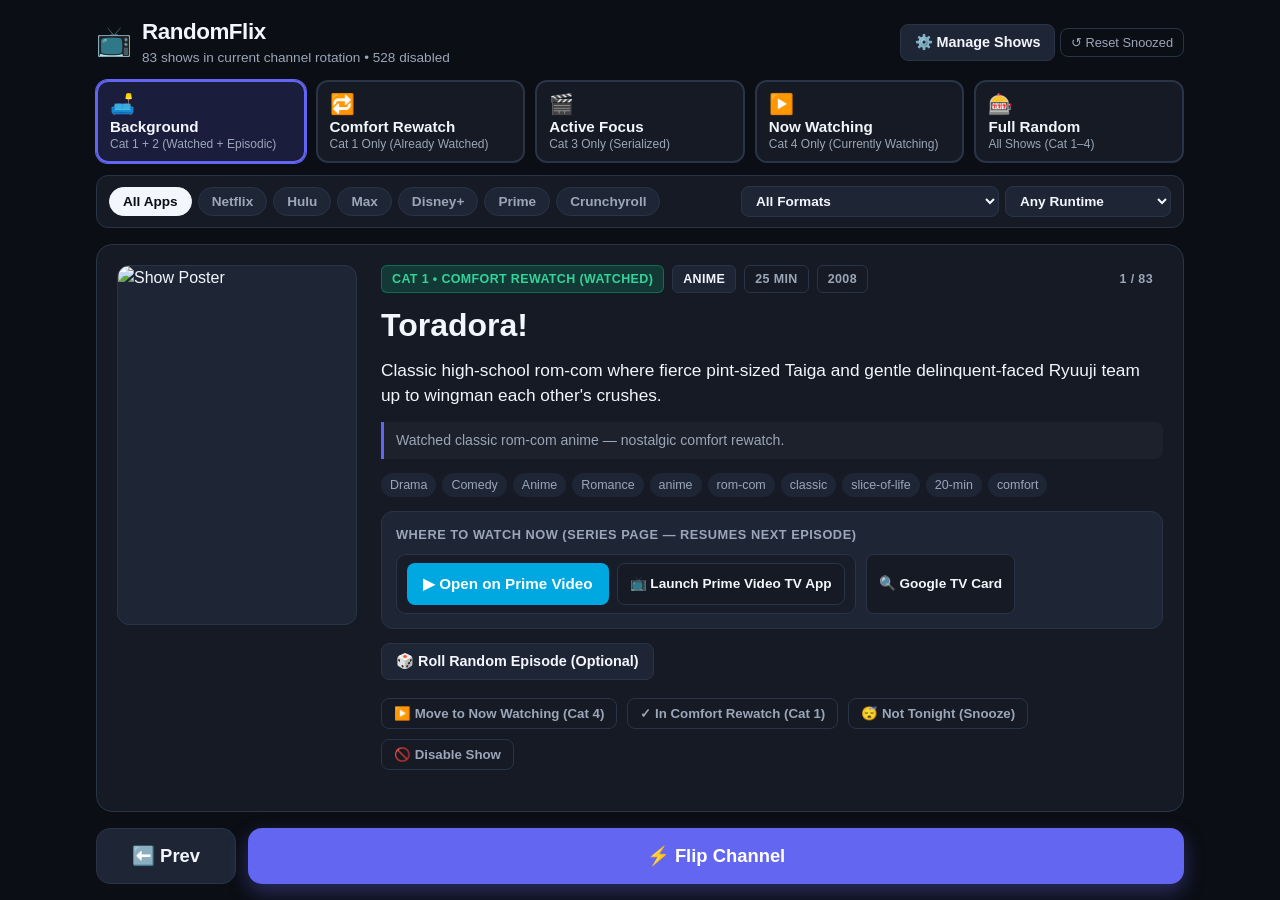
==== commit 8170fefb: "Add show disable/enable, movie formats, Cat 4 Now Watching, and LiveChart/Media Journal catalog" ====
--- a/docs/index.html
+++ b/docs/index.html
@@ -32,7 +32,7 @@
         </div>
       </div>
 
-      <!-- 4 Watch Modes (Faithful to original VideoLibrary) -->
+      <!-- 5 Watch Modes -->
       <div class="mode-grid" role="tablist" aria-label="Watch Mode">
         <button class="mode-btn active" data-mode="2" role="tab">
           <span class="mode-emoji">🛋️</span>
@@ -49,10 +49,15 @@
           <span class="mode-title">Active Focus</span>
           <span class="mode-desc">Cat 3 Only (Serialized)</span>
         </button>
+        <button class="mode-btn" data-mode="5" role="tab">
+          <span class="mode-emoji">▶️</span>
+          <span class="mode-title">Now Watching</span>
+          <span class="mode-desc">Cat 4 Only (Currently Watching)</span>
+        </button>
         <button class="mode-btn" data-mode="4" role="tab">
           <span class="mode-emoji">🎰</span>
           <span class="mode-title">Full Random</span>
-          <span class="mode-desc">All Shows (Cat 1 + 2 + 3)</span>
+          <span class="mode-desc">All Shows (Cat 1–4)</span>
         </button>
       </div>
 
@@ -69,9 +74,14 @@
         </div>
         <div class="filter-group secondary-filters">
           <select id="filter-type" class="filter-select" aria-label="Media Format">
-            <option value="all">All Formats (TV + Anime)</option>
-            <option value="tv">📺 TV Only (Hide Anime)</option>
-            <option value="anime">🎌 Anime Only</option>
+            <option value="all">All Formats</option>
+            <option value="tv">📺 TV Series Only</option>
+            <option value="anime">🎌 Anime Series Only</option>
+            <option value="movie">🎬 Movies Only</option>
+            <option value="anime_movie">🎟️ Anime Movies Only</option>
+            <option value="series_all">📺🎌 All Series (TV + Anime)</option>
+            <option value="movies_all">🎬🎟️ All Movies (Live + Anime)</option>
+            <option value="anime_all">🎌🎟️ All Anime (Series + Movies)</option>
           </select>
           <select id="filter-runtime" class="filter-select" aria-label="Episode Runtime">
             <option value="all">Any Runtime</option>
@@ -132,6 +142,9 @@
 
           <!-- Quick Couch Actions -->
           <div class="couch-actions">
+            <button id="btn-promote-watching" class="action-pill" title="Move this show to Category 4 (Now Watching)">
+              ▶️ Move to Now Watching (Cat 4)
+            </button>
             <button id="btn-promote-watched" class="action-pill" title="Move this show to Category 1 (Watched)">
               ✅ Move to Watched (Cat 1)
             </button>
@@ -170,10 +183,13 @@
             <option value="1">Cat 1 • Watched (Comfort Rewatch)</option>
             <option value="2">Cat 2 • Background (Episodic)</option>
             <option value="3">Cat 3 • Active (Serialized)</option>
+            <option value="4">Cat 4 • Now Watching (Active Queue)</option>
           </select>
           <select id="input-show-type" class="filter-select">
             <option value="tv">TV Series</option>
-            <option value="anime">Anime</option>
+            <option value="anime">Anime Series</option>
+            <option value="movie">Movie</option>
+            <option value="anime_movie">Anime Movie</option>
           </select>
           <button type="submit" class="provider-btn">➕ Add Show</button>
         </form>
--- a/docs/styles.css
+++ b/docs/styles.css
@@ -10,6 +10,7 @@
   --cat1: #10b981;
   --cat2: #3b82f6;
   --cat3: #f59e0b;
+  --cat4: #ec4899;
 }
 
 * {
@@ -72,7 +73,7 @@
 
 .mode-grid {
   display: grid;
-  grid-template-columns: repeat(4, 1fr);
+  grid-template-columns: repeat(5, 1fr);
   gap: 10px;
 }
 
@@ -249,6 +250,12 @@
   background: rgba(245, 158, 11, 0.2);
   color: #fbbf24;
   border: 1px solid rgba(245, 158, 11, 0.4);
+}
+
+.badge-cat.cat-4 {
+  background: rgba(236, 72, 153, 0.2);
+  color: #f472b6;
+  border: 1px solid rgba(236, 72, 153, 0.45);
 }
 
 .badge-type {
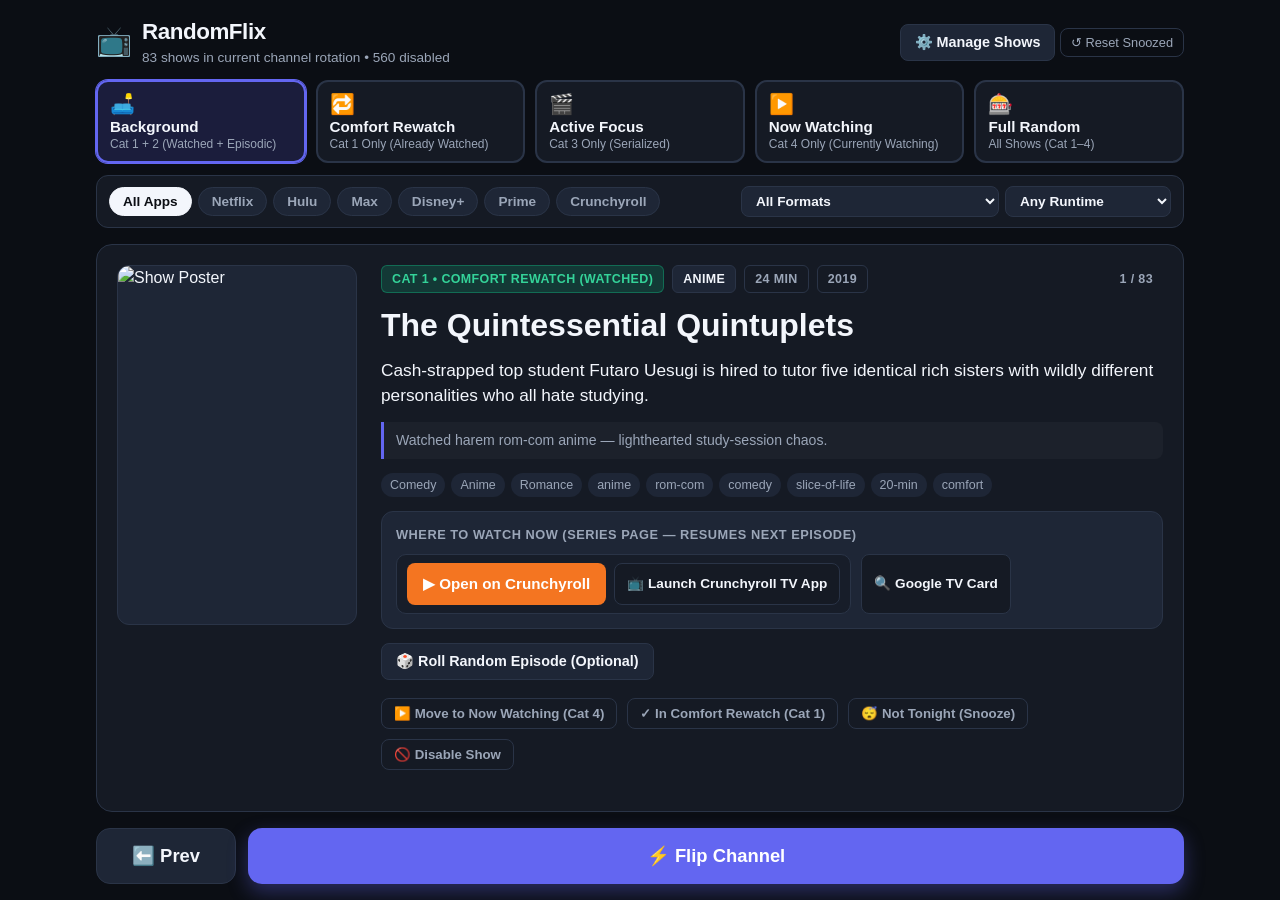
==== commit 900e60da: "feat(livechart): integrate 4-tier LiveChart watchlist sync and enrich catalog" ====
--- a/docs/index.html
+++ b/docs/index.html
@@ -207,6 +207,9 @@
           <button id="btn-save-local" class="provider-btn" title="Write data/shows_source.json to disk and run enrich_catalog.py locally">
             💾 Save &amp; Enrich Locally
           </button>
+          <button id="btn-sync-livechart" class="secondary-btn" title="Import 4-tier LiveChart anime_watchlist.json (Now Watching → Cat 4, Primary → Cat 3, Completed → Cat 1 disabled, Secondary → Cat 3 disabled) and enrich locally">
+            📥 Sync LiveChart
+          </button>
           <button id="btn-sync-github" class="provider-btn sync-btn" title="Commit shows_source.json to GitHub and trigger auto-enrichment">
             ☁️ Save &amp; Sync to GitHub
           </button>
